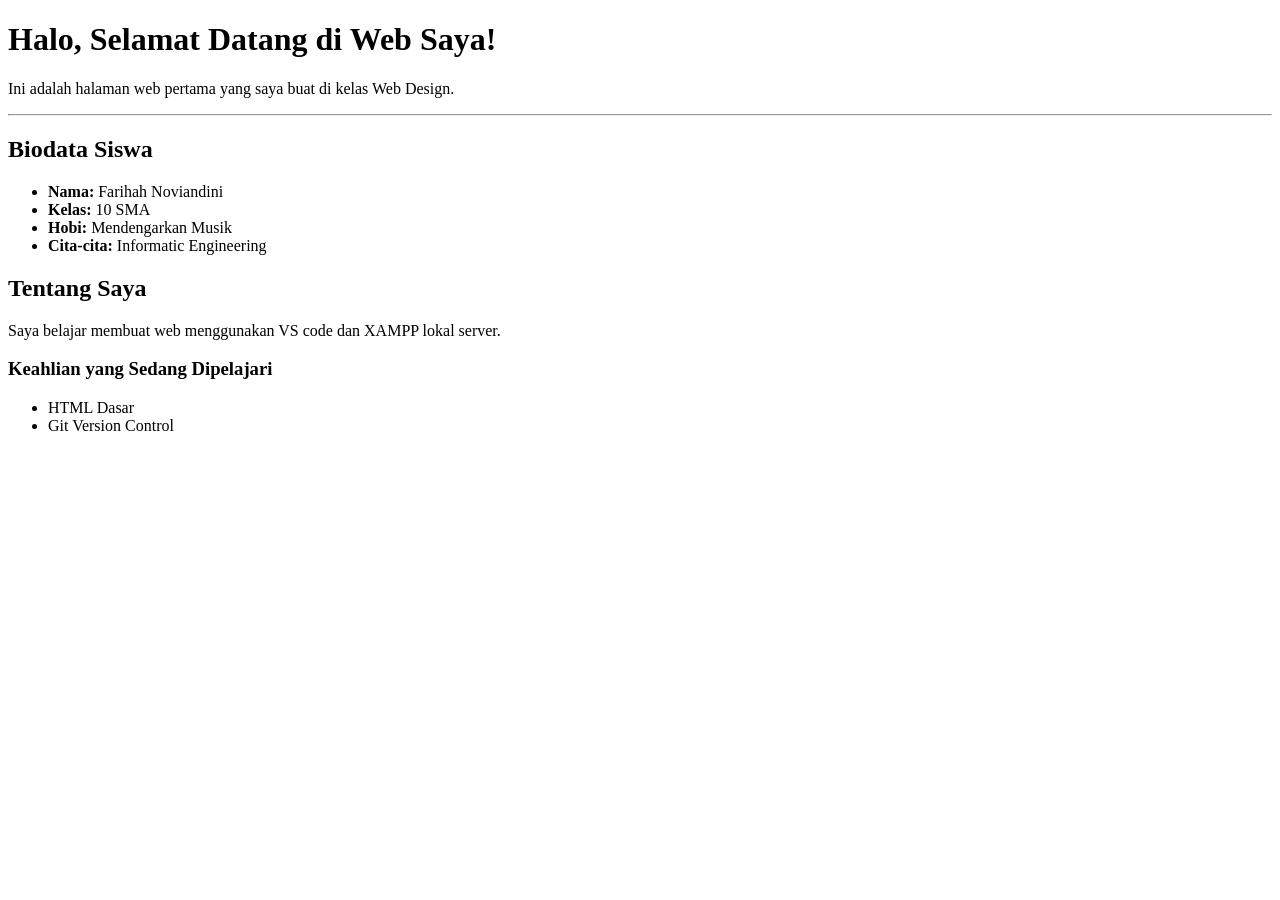
==== index.html @ 04ccd77b "Membuat struktur awal halaman profil" ====
<!DOCTYPE html>
<html lang="id">
<head>
    <meta charset="UTF-8">
    <meta name="viewport" content="width=device-width, initial-scale=1.0">
    <title>Web Profil Saya</title>
</head>
<body>
    
    <h1>Halo, Selamat Datang di Web Saya!</h1>
    <p>Ini adalah halaman web pertama yang saya buat di kelas Web Design.</p>

    <hr>

    <h2>Biodata Siswa</h2>
    <ul>
        <li><strong>Nama:</strong> Farihah Noviandini</li>
        <li><strong>Kelas:</strong> 10 SMA</li>
        <li><strong>Hobi:</strong> Mendengarkan Musik</li>
        <li><strong>Cita-cita:</strong> Informatic Engineering</li>
    </ul>

    <h2>Tentang Saya</h2>
    <p>Saya belajar membuat web menggunakan VS code dan XAMPP lokal server.</p>

</body>
</html>
<body> 
<h3>Keahlian yang Sedang Dipelajari</h3>
<ul> 
    <li>HTML Dasar</li>
    <li>Git Version Control</li>
</ul>
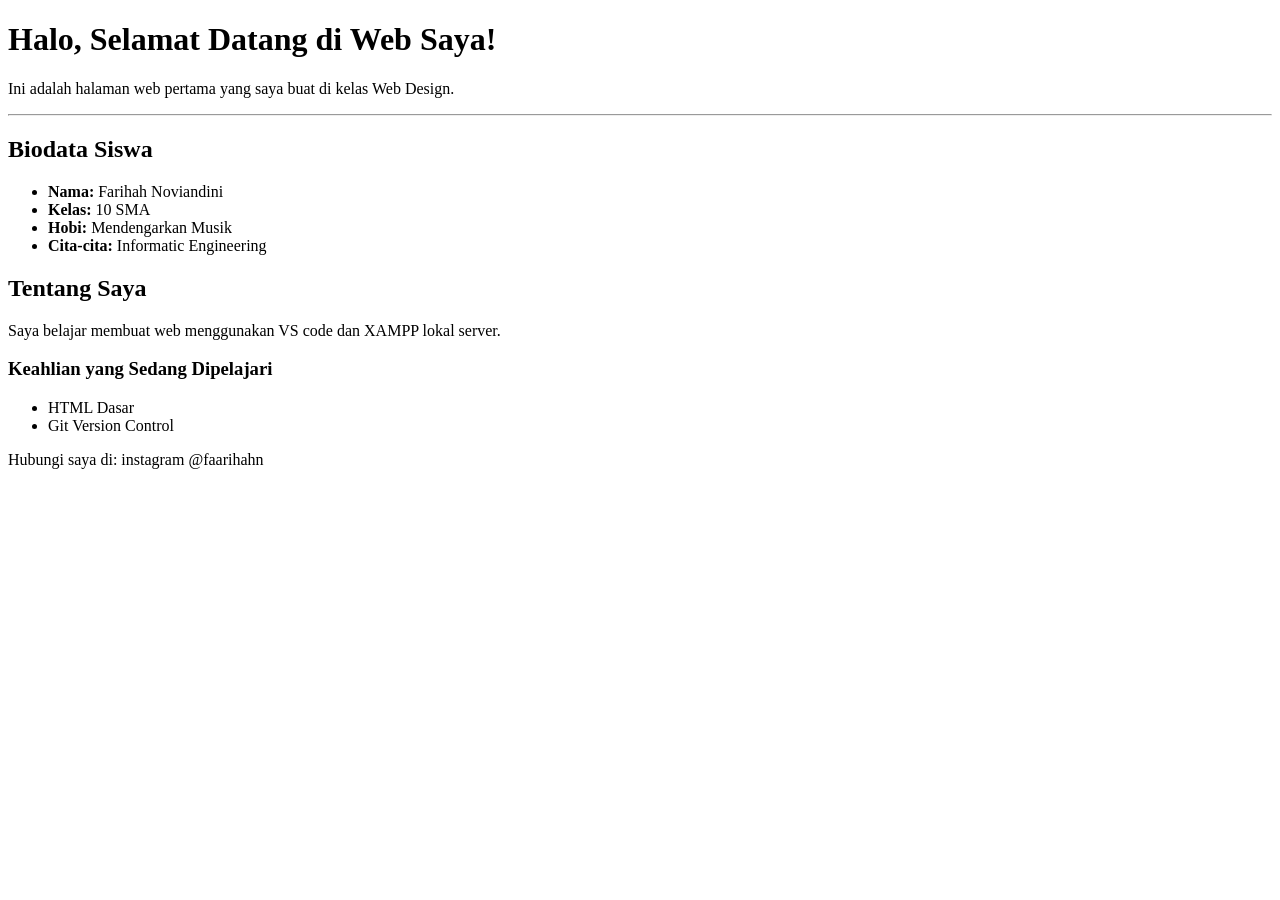
==== commit 6532879d: "Menambahkan informasi kontak sosmed" ====
--- a/index.html
+++ b/index.html
@@ -23,11 +23,11 @@
     <h2>Tentang Saya</h2>
     <p>Saya belajar membuat web menggunakan VS code dan XAMPP lokal server.</p>
 
+    <h3>Keahlian yang Sedang Dipelajari</h3>
+    <ul> 
+        <li>HTML Dasar</li>
+        <li>Git Version Control</li>
+    </ul>
+    <p>Hubungi saya di: instagram @faarihahn</p>    
 </body>
 </html>
-<body> 
-<h3>Keahlian yang Sedang Dipelajari</h3>
-<ul> 
-    <li>HTML Dasar</li>
-    <li>Git Version Control</li>
-</ul>
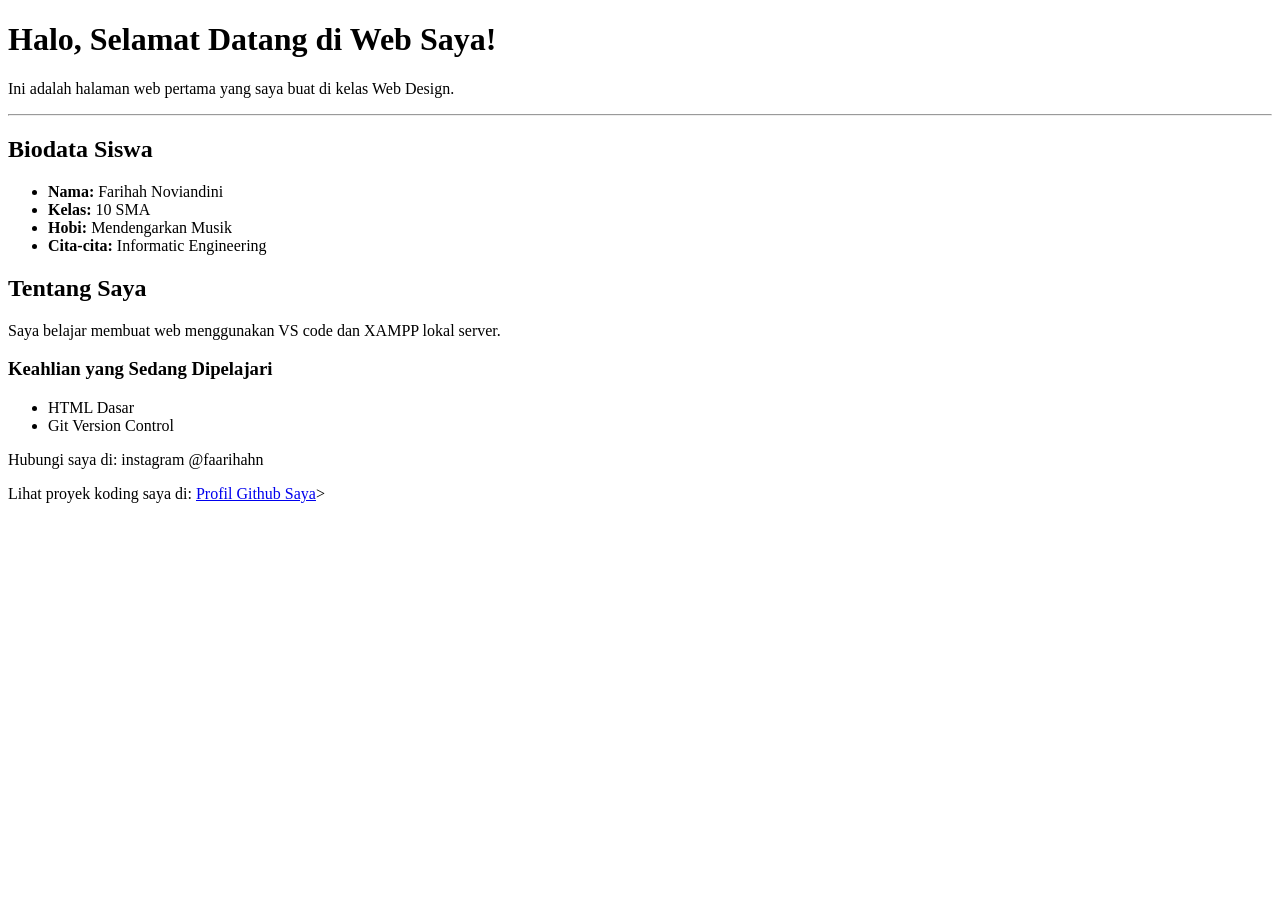
==== commit a6840070: "Menambahkan tautan profil Github" ====
--- a/index.html
+++ b/index.html
@@ -28,6 +28,7 @@
         <li>HTML Dasar</li>
         <li>Git Version Control</li>
     </ul>
-    <p>Hubungi saya di: instagram @faarihahn</p>    
+    <p>Hubungi saya di: instagram @faarihahn</p>
+    <p>Lihat proyek koding saya di: <a href="https://github.com/farihahnoviandini-cloud">Profil Github Saya</a>></p>    
 </body>
 </html>
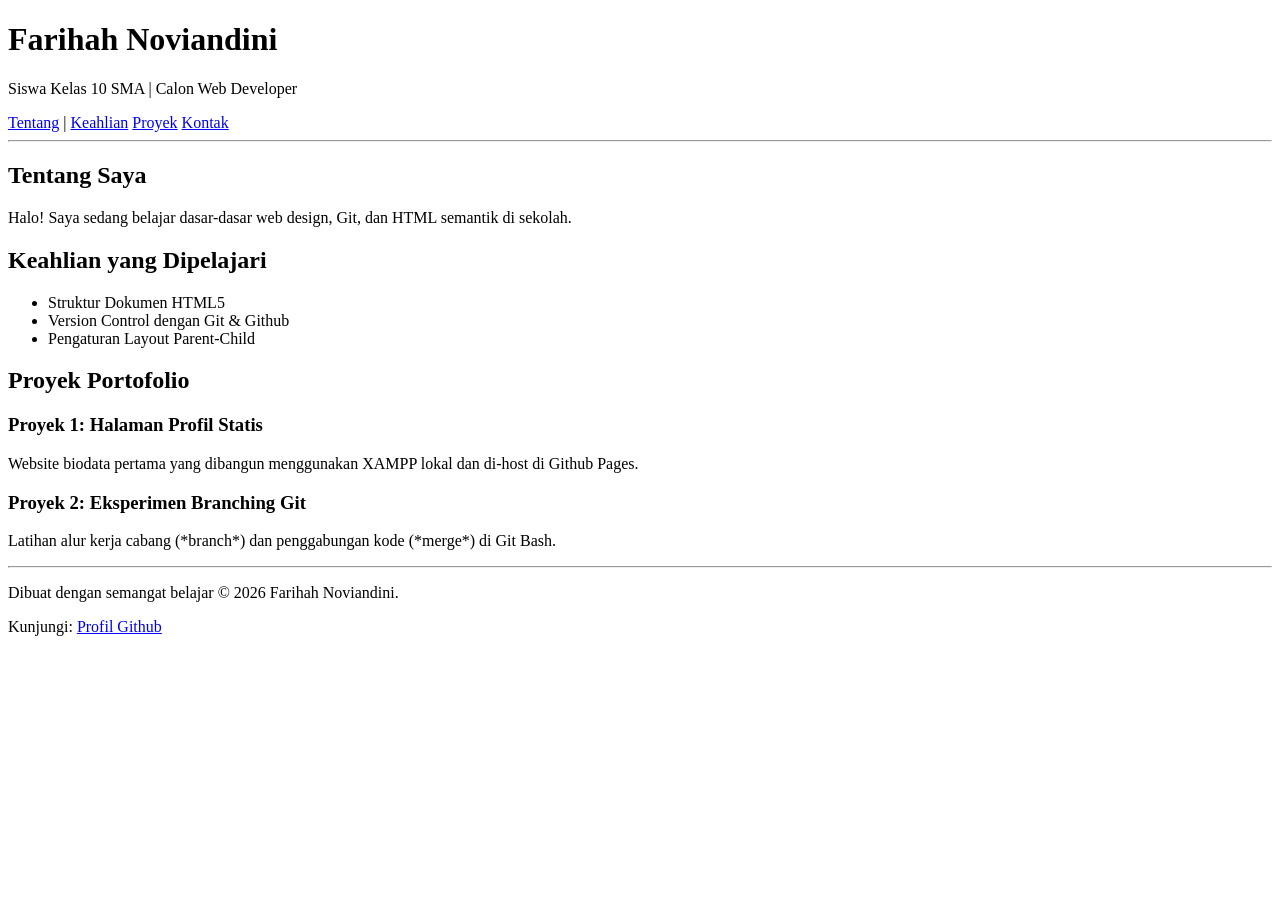
==== commit a3fd0cf4: "Memperbarui struktur layout HTML dengan semantik dan parent-child" ====
--- a/index.html
+++ b/index.html
@@ -7,28 +7,68 @@
 </head>
 <body>
     
-    <h1>Halo, Selamat Datang di Web Saya!</h1>
-    <p>Ini adalah halaman web pertama yang saya buat di kelas Web Design.</p>
+     <!-- 1. HEADER (PARENT UTAMA BAGIAN ATAS) -->
+     <header class="header-utama"> 
+         <h1>Farihah Noviandini</h1>
+         <p>Siswa Kelas 10 SMA | Calon Web Developer</p>
+
+         <!-- NAV ADALAH CHILD DARI HEADER, PARENT DARI LINK --> 
+         <nav class="navigasi-web"> 
+             <a href="#tentang">Tentang</a> |
+             <a href="#keahlian">Keahlian</a>
+             <a href="#proyek">Proyek</a>
+             <a href="#kontak">Kontak</a>
+         </nav>
+     </header>        
 
     <hr>
 
-    <h2>Biodata Siswa</h2>
-    <ul>
-        <li><strong>Nama:</strong> Farihah Noviandini</li>
-        <li><strong>Kelas:</strong> 10 SMA</li>
-        <li><strong>Hobi:</strong> Mendengarkan Musik</li>
-        <li><strong>Cita-cita:</strong> Informatic Engineering</li>
-    </ul>
+    <!-- 2. MAIN (PARENT UTAMA KONTEN TENGAH)  -->
+    <main class="konten-utama"> 
 
-    <h2>Tentang Saya</h2>
-    <p>Saya belajar membuat web menggunakan VS code dan XAMPP lokal server.</p>
+        <!-- SECTION 1: TENTANG SAYA --> 
+        <section id="tentang" class="blok-konten"> 
+            <h2>Tentang Saya</h2>
+            <p>Halo! Saya sedang belajar dasar-dasar web design, Git, dan HTML semantik di sekolah.</p>
+        </section>
 
-    <h3>Keahlian yang Sedang Dipelajari</h3>
-    <ul> 
-        <li>HTML Dasar</li>
-        <li>Git Version Control</li>
-    </ul>
-    <p>Hubungi saya di: instagram @faarihahn</p>
-    <p>Lihat proyek koding saya di: <a href="https://github.com/farihahnoviandini-cloud">Profil Github Saya</a>></p>    
-</body>
-</html>
+        <!-- SECTION 2: KEAHLIAN (MEMILIKI CHILD LIST)-->
+        <section id="keahlian" class="blok-konten"> 
+            <h2>Keahlian yang Dipelajari</h2>
+            <ul class="daftar-skill"> 
+                <li>Struktur Dokumen HTML5</li>
+                <li>Version Control dengan Git & Github</li>
+                <li>Pengaturan Layout Parent-Child</li>
+            </ul>
+        </section>
+
+        <!-- SECTION 3: KARTU PROYEK (MEMILIKI PARENT ARTICLE) -->
+        <section id="proyek" class="blok-konten"> 
+            <h2>Proyek Portofolio</h2>
+
+            <article class="kartu-proyek"> 
+                <h3>Proyek 1: Halaman Profil Statis</h3>
+                <p>Website biodata pertama yang dibangun menggunakan XAMPP lokal dan di-host di Github Pages.</p>
+            </article>
+
+            <article class="kartu-proyek">
+                <h3>Proyek 2: Eksperimen Branching Git</h3>
+                <p>Latihan alur kerja cabang (*branch*) dan penggabungan kode (*merge*) di Git Bash.</p>
+            </article>
+        </section>
+        
+
+    </main>
+    
+    <hr>
+        <!-- 3. FOOTER (PARENT BAGIAN BAWAH) -->
+        <footer id="kontak" class="footer-bawah">
+            <p>Dibuat dengan semangat belajar &copy; 2026 Farihah Noviandini.</p>
+            <p>
+                Kunjungi:
+                <a href="https://github.com/farihahnoviandini-cloud" target="_blank">Profil Github</a>
+            </p>
+        </footer>
+      
+    </body>
+    </html>
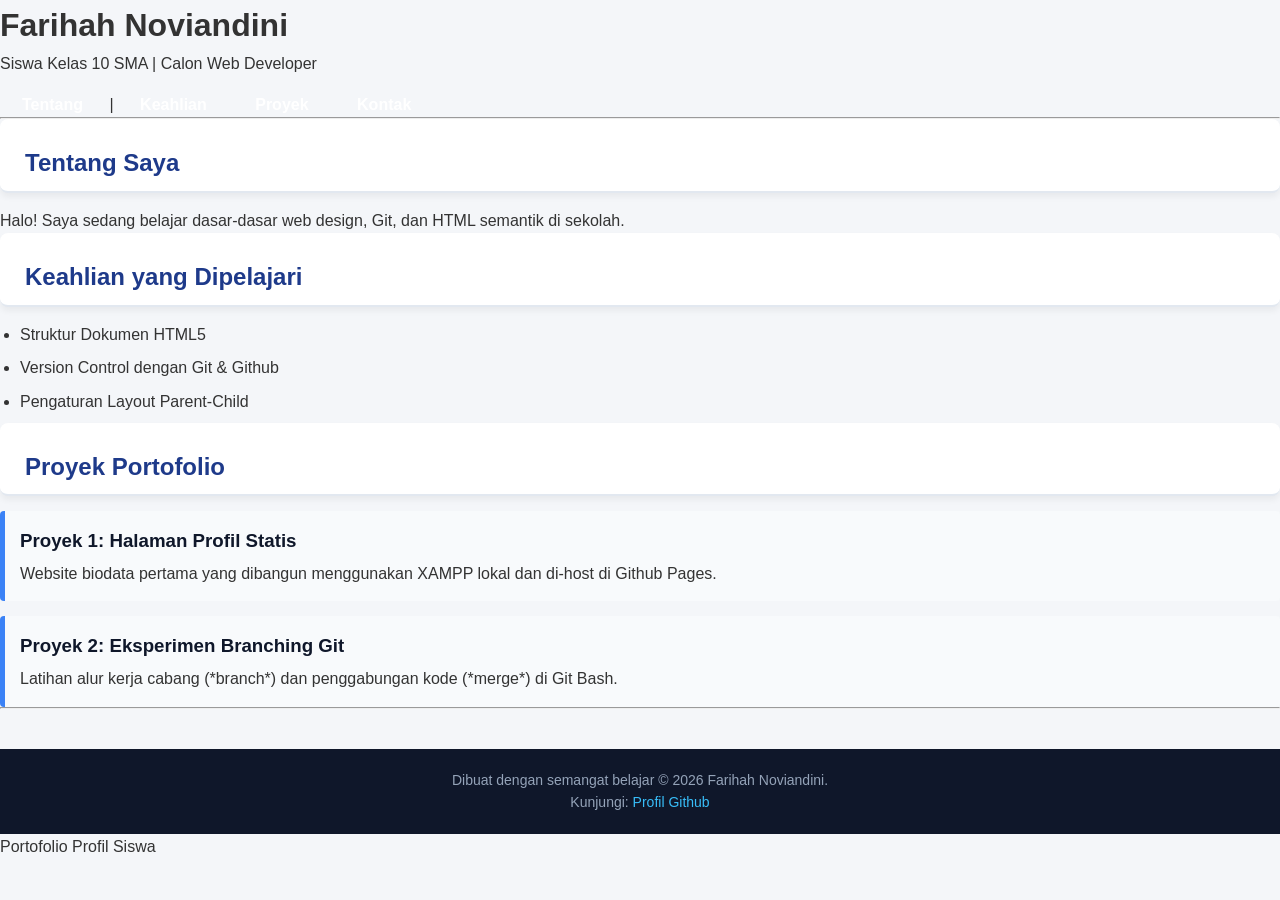
==== commit f10f1e24: "Menerapkan styling CSS external pada seluruh halaman web" ====
--- a/index.html
+++ b/index.html
@@ -71,4 +71,12 @@
         </footer>
       
     </body>
-    </html>+    </html>
+
+    <head> 
+        <meta charset="UTF-8"> 
+        <meta name="viewport" content="width=device-width, initial-scale=1.0"> 
+        <little>Portofolio Profil Siswa</little>
+        <!--  Menghubungkan file CSS eksternal -->
+        <link rel="stylesheet" href="style.css"> 
+    </head>
--- a/style.css
+++ b/style.css
@@ -0,0 +1,116 @@
+/* 1. RESET SEDERHANA & GAYA GLOBAL */
+* {
+    margin: 0;
+    padding: 0;
+    box-sizing: border-box;
+}
+
+body {
+    font-family: 'Segoe UI', 'Segoe UI', Tahoma, Geneva, Verdana, sans-serif;
+    background-color: #f4f6f9; /* Abu-abu lembut yang nyaman di mata */
+    color: #333333;           /* Teks abu gelap, bukan hitam pekat */
+    line-height: 1.6;
+}
+
+
+/* 2. STYLING HEADER UTAMA (PARENT ATAS) */
+.header utama {
+    background-color: #1e3a8a; /* Biru elegan */
+    color: #ffffff;
+    text-align: center;
+    padding: 30px 20px
+}
+
+.header utama h1 {
+    font-size: 28px;
+    margin-bottom: 8px;
+}
+
+.header utama p {
+    font-size: 16px;
+    color: #cbd5e1
+}
+
+/* 3. STYLING NAVIGASI */
+.navigasi-web {
+    margin-top: 15px;
+}
+
+.navigasi-web a {
+    color: #ffffff;
+    text-decoration: none;
+    font-weight: bold;
+    margin: 0 10px;
+    padding: 6px 12px;
+    border-radius: 4x;
+    transition: background-color 0.3s;
+}
+
+.navigasi-web a:hover {
+    background-color: #3b82f6; /* Efek hover saat mouse diarahkan */
+}
+
+/* 4. PEMBUNGKUS KONTEN TENGAH */
+.kontenn-utama {
+    max-width: 800px; /* Membatasi lebar agar rapi di layar lebar */
+    margin: 30px auto; /* Membuat posisi kontainer otomatis di tengah */
+    padding: 0 20px;
+}
+
+/* 5. STYLING MASING-MASING SECTION */
+.blok-konten h2 {
+    background-color: #ffffff;
+    padding: 25px;
+    margin-bottom: 25px;
+    border-radius: 8px; /* Membuat sudut kontak melengkung */
+    box-shadow: 0 4px 6px rgba(0, 0, 0, 0.05); /* Efek bayangan halus */
+}
+
+.blok-konten h2 {
+    color: #1e3a8a;
+    border-bottom: 2px solid #e2e8f0;
+    padding-bottom: 8px;
+    margin-bottom: 15px;
+}
+
+/* 6. STYLING LIST KEAHLIAN */
+.daftar-skill {
+    margin-left: 20px;
+}
+
+.daftar-skill li {
+    margin-bottom: 8px;
+}
+
+/* KARTU PROYEK (CHILD DI DALAM SECTION PROYEK) */
+.kartu-proyek {
+    background-color: #f8fafc;
+    border-left: 5px solid #3b82f6; /* Aksen garis tebal di sisi kiri */
+    padding: 15px;
+    margin-top: 15px;
+    border-radius: 4px;
+}
+
+.kartu-proyek h3 {
+    margin-bottom: 5px;
+    color: #0f172a;
+}
+
+/* 8. FOOTER */
+.footer-bawah {
+    background-color: #0f172a;
+    color: #94a3b8;
+    text-align: center;
+    padding: 20px;
+    margin-top: 40px;
+    font-size: 14px;
+}
+
+.footer-bawah a {
+    color: #38bdf8;
+    text-decoration: none;
+}
+
+.footer-bawah a:hover {
+    text-decoration: underline;
+}
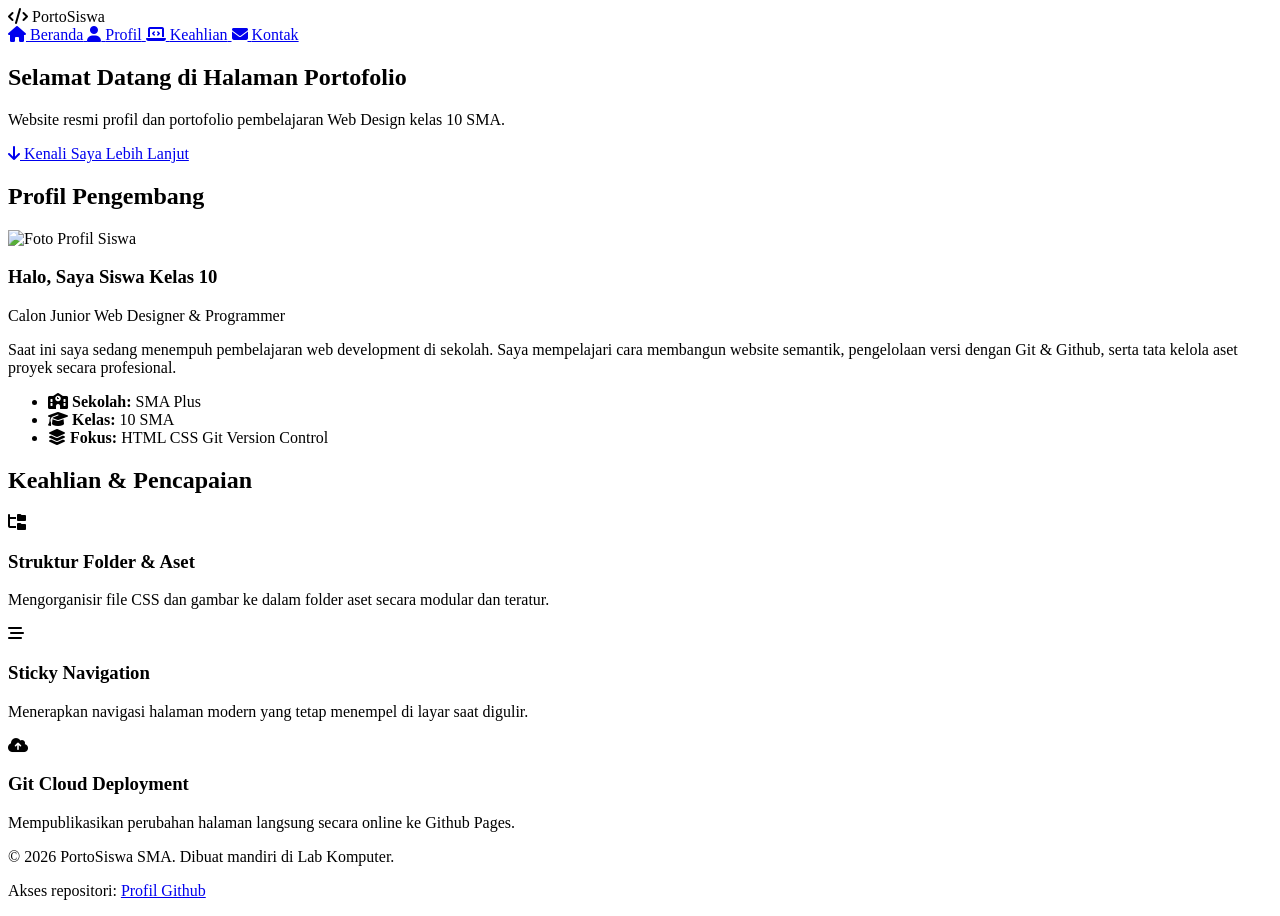
==== commit d29b9300: "Fresh start deployment" ====
--- a/index.html
+++ b/index.html
@@ -3,80 +3,132 @@
 <head>
     <meta charset="UTF-8">
     <meta name="viewport" content="width=device-width, initial-scale=1.0">
-    <title>Web Profil Saya</title>
+    <title>Portofolio Pribadi Siswa</title>
+
+    <!-- Favicon (Ikon kecil di tab browser) -->
+    <link rel="icon" type="image/x-icon" href="assets/images/profile.jpg">
+
+    <!-- Google Fonts: Poppins (Biar tampilan font modern & rapi) -->
+    <link rel="preconnect" href="https://fonts.googleapis.com">
+    <link rel="preconnect" href="https://fonts.gstatic.com" crossorigin>
+    <link href="https://fonts.googleapis.com/css2?family=Poppins:wght@300;400;600;700&display=swap" rel="stylesheet">
+
+    <!-- FontAwesome Icons (Biar ada ikon-ikon keren) -->
+    <link rel="stylesheet" href="https://cdnjs.cloudflare.com/ajax/libs/font-awesome/6.4.0/css/all.min.css">
+
+    <!-- Menghubungkan CSS dari dalam folder assets/css/ -->
+    <link rel="stylesheet" href="assets/css/style.css">
 </head>
 <body>
+
+    <!-- ELEMEN HIASAN BACKGROUND NEON (GLASS EFFECT ENHANCER) -->
+    <div class="bg-shape shape-1"></div>
+    <div class="bg-shape shape-2"></div>
+    <div class="bg-shape shape-3"></div>
     
-     <!-- 1. HEADER (PARENT UTAMA BAGIAN ATAS) -->
-     <header class="header-utama"> 
-         <h1>Farihah Noviandini</h1>
-         <p>Siswa Kelas 10 SMA | Calon Web Developer</p>
+    <!-- 1. STICKY NAVBAR -->
+    <header class="navbar"> 
+        <div class="logo"><i class="fa-solid fa-code"></i> Porto<span>Siswa</span></div>
+        <nav class="nav-links">
+            <a href="#beranda" class="glass-nav-btn">
+                <span class="glass-icon"><i class="fa-solid fa-house"></i></span>
+                <span class="nav-text">Beranda</span>
+            </a>
+            <a href="#profil" class="glass-nav-btn">
+               <span class="glass-icon"><i class="fa-solid fa-user"></i></span>
+               <span class="nav-text">Profil</span> 
+            </a>
+            <a href="#keahlian" class="glass-nav-btn">
+               <span class="glass-icon"><i class="fa-solid fa-laptop-code"></i></span>
+               <span class="nav-text">Keahlian</span>
+            </a>
+            <a href="#kontak" class="glass-nav-btn">
+               <span class="glass-icon"><i class="fa-solid fa-envelope"></i></span>
+               <span class="nav-text">Kontak</span>
+            </a>
+        </nav>
+    </header>
 
-         <!-- NAV ADALAH CHILD DARI HEADER, PARENT DARI LINK --> 
-         <nav class="navigasi-web"> 
-             <a href="#tentang">Tentang</a> |
-             <a href="#keahlian">Keahlian</a>
-             <a href="#proyek">Proyek</a>
-             <a href="#kontak">Kontak</a>
-         </nav>
-     </header>        
-
-    <hr>
-
-    <!-- 2. MAIN (PARENT UTAMA KONTEN TENGAH)  -->
-    <main class="konten-utama"> 
-
-        <!-- SECTION 1: TENTANG SAYA --> 
-        <section id="tentang" class="blok-konten"> 
-            <h2>Tentang Saya</h2>
-            <p>Halo! Saya sedang belajar dasar-dasar web design, Git, dan HTML semantik di sekolah.</p>
+    <main>
+        <!-- 2. HERO SECTION --> 
+        <section id="beranda" class="section hero"> 
+            <div class="container hero-content">
+                <h1>Selamat Datang di Halaman Portofolio</h1>
+                <p>Website resmi profil dan portofolio pembelajaran Web Design kelas 10 SMA.</p>
+                <a href="profil" class="btn-cta"><i class="fa-solid fa-arrow-down"></i> Kenali Saya Lebih Lanjut</a>
+            </div>
         </section>
 
-        <!-- SECTION 2: KEAHLIAN (MEMILIKI CHILD LIST)-->
-        <section id="keahlian" class="blok-konten"> 
-            <h2>Keahlian yang Dipelajari</h2>
-            <ul class="daftar-skill"> 
-                <li>Struktur Dokumen HTML5</li>
-                <li>Version Control dengan Git & Github</li>
-                <li>Pengaturan Layout Parent-Child</li>
-            </ul>
+        <!-- 3. SECTION PROFIL DIRI (DENGAN PEMANGGILAN GAMBAR LOKAL) -->
+        <section id="profil" class="section"> 
+            <div class="container">
+                <h2 class="section-title">Profil Pengembang</h2>
+                <div class="profile-wrapper">
+                    <!-- Wadah Foto Profil -->
+                    <div class="profile-image-box">
+                        <img src="assets/images/profile.jpg" alt="Foto Profil Siswa" class="profile-img">
+                    </div>
+                    <!-- Wadah Informasi Diri -->
+                    <div class="profile-info">
+                        <h3>Halo, Saya Siswa Kelas 10</h3>
+                        <p class="role-badge">Calon Junior Web Designer & Programmer</p>
+                        <p>
+                            Saat ini saya sedang menempuh pembelajaran web development di sekolah.
+                            Saya mempelajari cara membangun website semantik, pengelolaan versi dengan Git & Github,
+                            serta tata kelola aset proyek secara profesional.
+                        </p>
+                        <ul class="profile-details">
+                            <li><i class="fa-solid fa-school"></i> <strong>Sekolah:</strong> SMA Plus</li>
+                            <li><i class="fa-solid fa-graduation-cap"></i> <strong>Kelas:</strong> 10 SMA</li>
+                            <li><i class="fa-solid fa-layer-group"></i> <strong>Fokus:</strong> 
+                                <span class="badge-html">HTML</span> 
+                                <span class="badge-css">CSS</span> 
+                                <span class="badge-git">Git Version Control</span>
+                            </li>
+                        </ul>
+                    </div>
+                </div>
+            </div>
         </section>
-
-        <!-- SECTION 3: KARTU PROYEK (MEMILIKI PARENT ARTICLE) -->
-        <section id="proyek" class="blok-konten"> 
-            <h2>Proyek Portofolio</h2>
-
-            <article class="kartu-proyek"> 
-                <h3>Proyek 1: Halaman Profil Statis</h3>
-                <p>Website biodata pertama yang dibangun menggunakan XAMPP lokal dan di-host di Github Pages.</p>
-            </article>
-
-            <article class="kartu-proyek">
-                <h3>Proyek 2: Eksperimen Branching Git</h3>
-                <p>Latihan alur kerja cabang (*branch*) dan penggabungan kode (*merge*) di Git Bash.</p>
-            </article>
+            
+        <!-- 4. SECTION KEAHLIAN / PROYEK -->
+        <section id="keahlian" class="section section-alt">
+            <div class="container">
+                <h2 class="section-title">Keahlian & Pencapaian</h2>
+                <div class="grid-cards">
+                    <article class="card card-html">
+                        <div class="glass-circle-card-icon">
+                            <i class="fa-solid fa-folder-tree"></i>
+                        </div>
+                        <h3>Struktur Folder & Aset</h3>
+                        <p>Mengorganisir file CSS dan gambar ke dalam folder aset secara modular dan teratur.
+                    </article>
+                    <article class="card card-css">
+                        <div class="glass-circle-card-icon">
+                            <i class="fa-solid fa-bars-staggered"></i>
+                        </div>
+                        <h3>Sticky Navigation</h3>
+                        <p>Menerapkan navigasi halaman modern yang tetap menempel di layar saat digulir.</p>
+                    </article>
+                    <article class="card card-git">
+                        <div class="glass-circle-card-icon">
+                            <i class="fa-solid fa-cloud-arrow-up"></i>
+                        </div>
+                        <h3>Git Cloud Deployment</h3>
+                        <p>Mempublikasikan perubahan halaman langsung secara online ke Github Pages.</p>
+                    </article>
+                </div>
+            </div>
         </section>
-        
-
     </main>
     
-    <hr>
-        <!-- 3. FOOTER (PARENT BAGIAN BAWAH) -->
-        <footer id="kontak" class="footer-bawah">
-            <p>Dibuat dengan semangat belajar &copy; 2026 Farihah Noviandini.</p>
-            <p>
-                Kunjungi:
-                <a href="https://github.com/farihahnoviandini-cloud" target="_blank">Profil Github</a>
-            </p>
-        </footer>
-      
-    </body>
-    </html>
+    <!-- 5. FOOTER -->
+    <footer id="kontak" class="footer">
+        <div class="container">
+            <p>&copy; 2026 PortoSiswa SMA. Dibuat mandiri di Lab Komputer.</p>
+            <p>Akses repositori: <a href="https://github.com/farihahnoviandini-cloud" target="_blank">Profil Github</a></p>
+        </div>
+    </footer>
 
-    <head> 
-        <meta charset="UTF-8"> 
-        <meta name="viewport" content="width=device-width, initial-scale=1.0"> 
-        <little>Portofolio Profil Siswa</little>
-        <!--  Menghubungkan file CSS eksternal -->
-        <link rel="stylesheet" href="style.css"> 
-    </head>+</body>
+</html>
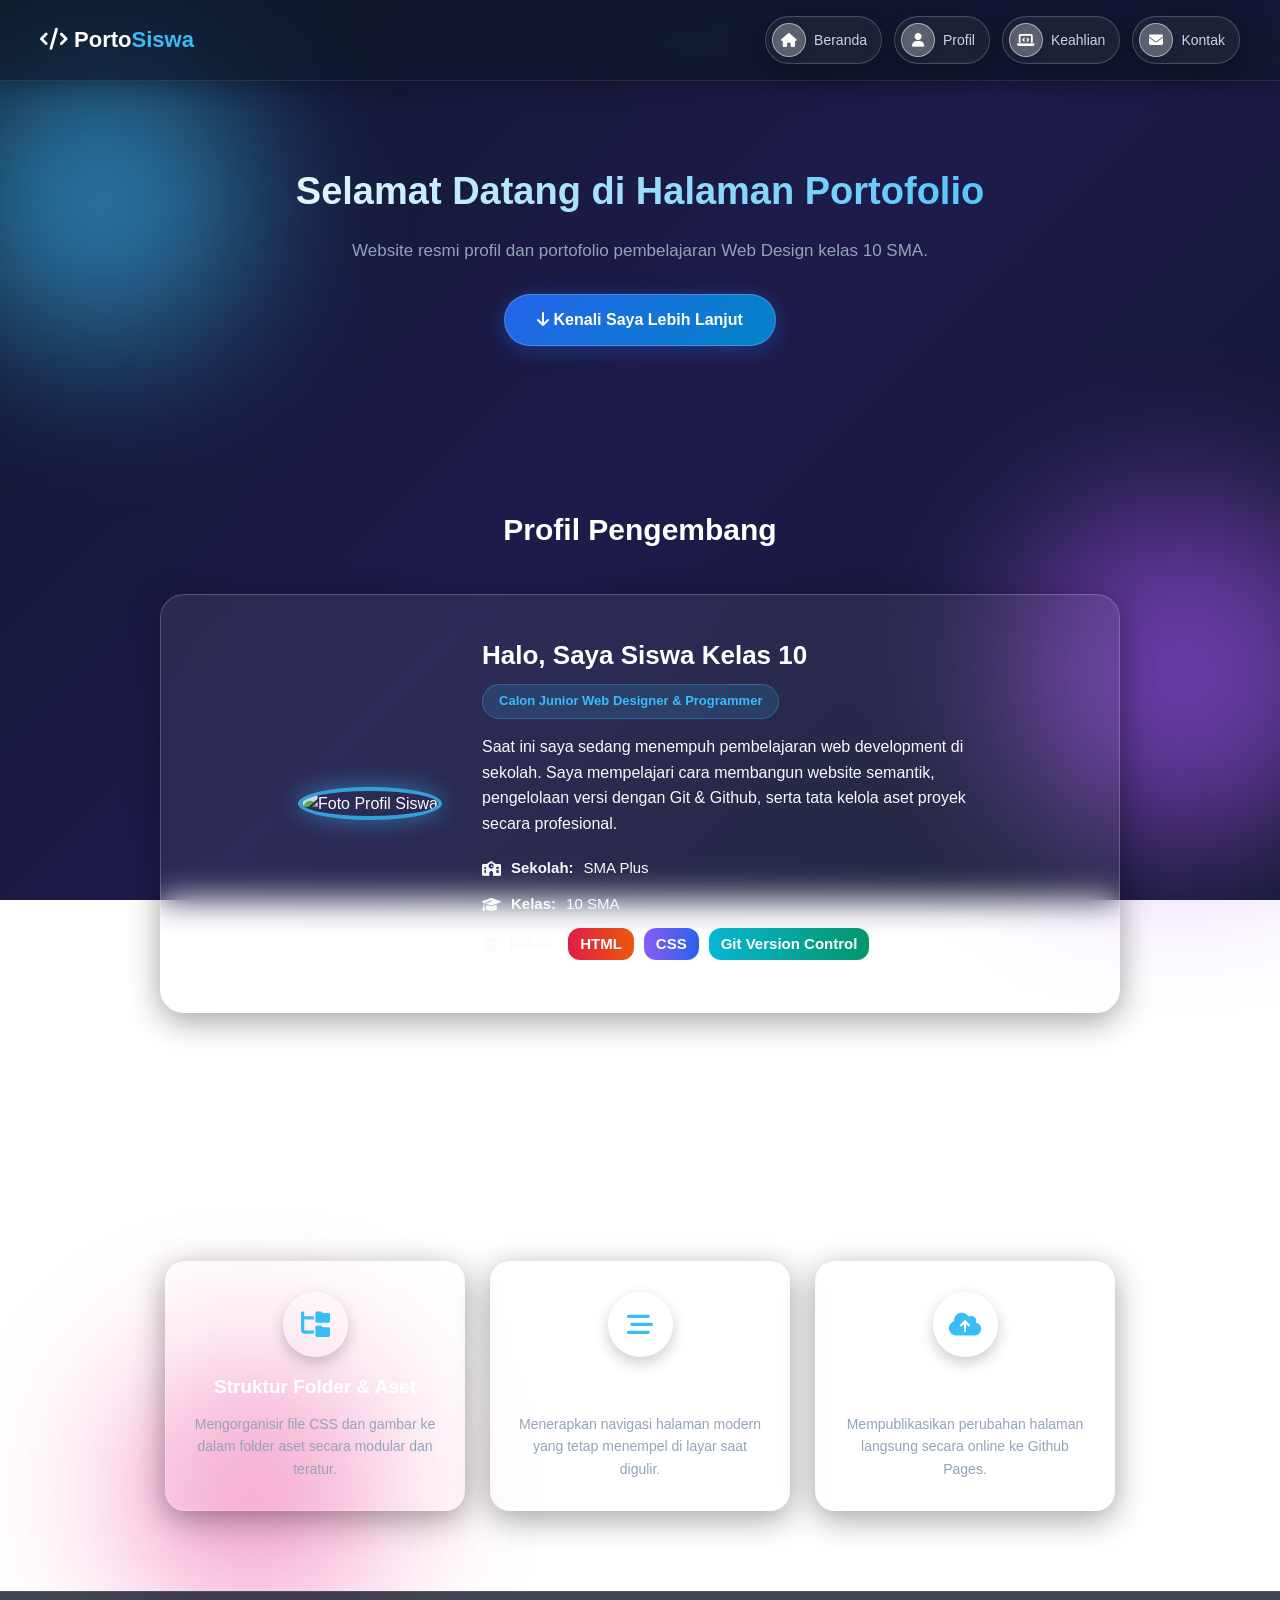
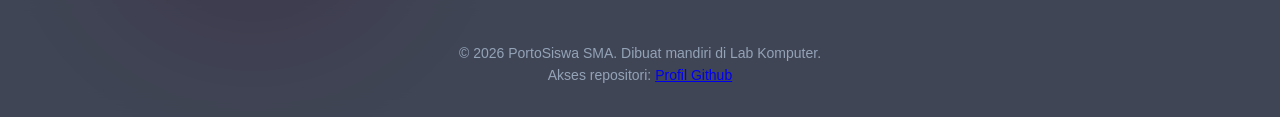
==== commit 1d5ba15c: "Merapikan file index dan css" ====
--- a/index.html
+++ b/index.html
@@ -17,7 +17,7 @@
     <link rel="stylesheet" href="https://cdnjs.cloudflare.com/ajax/libs/font-awesome/6.4.0/css/all.min.css">
 
     <!-- Menghubungkan CSS dari dalam folder assets/css/ -->
-    <link rel="stylesheet" href="assets/css/style.css">
+    <link rel="stylesheet" href="style.css">
 </head>
 <body>
 
--- a/style.css
+++ b/style.css
@@ -0,0 +1,486 @@
+/* =========================================================
+   1. RESET GLOBAL & BACKGROUND GRADIENT
+   ========================================================= */
+* {
+    margin: 0;
+    padding: 0;
+    box-sizing: border-box;
+}
+
+html {
+    scroll-behavior: smooth;
+}
+
+body {
+    font-family: 'Poppins', sans-serif;
+    color: #f8fafc;
+    background: linear-gradient(135deg, #0f172a 0%, #1e1b4b 50%, #0f172a 100%);
+    background-attachment: fixed;
+    line-height: 1.6;
+    min-height: 100vh;
+}
+
+.container {
+    max-width: 1000px;
+    margin: 0 auto;
+    padding: 0 20px;
+}
+
+/* =========================================================
+   2. STICKY NAVBAR & NAVIGASI GLASSMORPHISM
+   ========================================================= */
+.navbar {
+    position: sticky;
+    top: 0;
+    z-index: 1000;
+    display: flex;
+    justify-content: space-between;
+    align-items: center;
+    padding: 16px 40px;
+    background: rgba(15, 23, 42, 0.65);
+    backdrop-filter: blur(12px);
+    -webkit-backdrop-filter: blur(12px);
+    border-bottom: 1px solid rgba(255, 255, 255, 0.1);
+    box-shadow: 0 4px 20px rgba(0, 0, 0, 0.3);
+}
+
+.logo {
+    color: #ffffff;
+    font-size: 22px;
+    font-weight: 700;
+}
+
+.logo span {
+    color: #38bdf8;
+}
+
+.nav-links {
+    display: flex;
+    gap: 12px;
+    align-items: center;
+}
+
+.glass-nav-btn {
+    display: flex;
+    align-items: center;
+    gap: 8px;
+    text-decoration: none;
+    color: #cbd5e1;
+    font-size: 14px;
+    font-weight: 500;
+    padding: 6px 14px 6px 6px;
+    border-radius: 30px;
+    background: rgba(255, 255, 255, 0.05);
+    border: 1px solid rgba(255, 255, 255, 0.12);
+    backdrop-filter: blur(8px);
+    -webkit-backdrop-filter: blur(8px);
+    transition: all 0.3s cubic-bezier(0.175, 0.885, 0.32, 1.275);
+}
+
+.glass-icon {
+    width: 34px;
+    height: 34px;
+    border-radius: 50%;
+    background: rgba(255, 255, 255, 0.25);
+    backdrop-filter: blur(6px);
+    -webkit-backdrop-filter: blur(6px);
+    border: 1px solid rgba(255, 255, 255, 0.5);
+    box-shadow: 0 4px 10px rgba(0, 0, 0, 0.15);
+    display: flex;
+    align-items: center;
+    justify-content: center;
+    color: #ffffff;
+    font-size: 14px;
+    transition: all 0.3s cubic-bezier(0.175, 0.885, 0.32, 1.275);
+}
+
+.glass-nav-btn:hover {
+    color: #ffffff;
+    background: rgba(56, 189, 248, 0.2);
+    border-color: rgba(56, 189, 248, 0.5);
+    transform: translateY(-3px);
+    box-shadow: 0 8px 20px rgba(56, 189, 248, 0.3);
+}
+
+.glass-nav-btn:hover .glass-icon {
+    background: #ffffff;
+    color: #0f172a;
+    transform: scale(1.15) rotate(10deg);
+    box-shadow: 0 0 15px rgba(255, 255, 255, 0.8);
+}
+
+.glass-nav-btn:active {
+    transform: translateY(2px) scale(0.92);
+}
+
+.glass-nav-btn:active .glass-icon {
+    transform: scale(0.85) rotate(-10deg);
+}
+
+/* =========================================================
+   3. HERO SECTION
+   ========================================================= */
+.hero {
+    padding: 110px 0 80px 0;
+    text-align: center;
+    padding: 30px 20px;
+}
+
+.hero h1 {
+    font-size: 38px;
+    margin-bottom: 15px;
+    font-weight: 700;
+    background: linear-gradient(90deg, #ffffff, #38bdf8);
+    background-clip: text;                       /* Standar CSS terbaru */
+    -webkit-background-clip: text;              /* Untuk browser berbasis Webkit (Chrome, Safari) */
+    -webkit-text-fill-color: transparent;        /* Agar teks terlihat transparan di browser Webkit */
+}
+
+.hero p {
+    font-size: 17px;
+    color: #94a3b8;
+    max-width: 600px;
+    margin: 0 auto 30px auto;
+}
+
+.btn-cta {
+    display: inline-block;
+    background: linear-gradient(135deg, #2563eb, #0284c7);
+    color: #ffffff;
+    padding: 12px 32px;
+    text-decoration: none;
+    border-radius: 30px;
+    font-weight: 600;
+    box-shadow: 0 4px 20px rgba(37, 99, 235, 0.4);
+    transition: all 0.3s ease;
+    border: 1px solid rgba(255, 255, 255, 0.2);
+}
+
+.btn-cta:hover {
+    transform: translateY(-4px) scale(1.03);
+    box-shadow: 0 8px 25px rgba(56, 189, 248, 0.6);
+}
+
+.btn-cta:active {
+    transform: translateY(1px) scale(0.97);
+}
+
+/* =========================================================
+   4. PROFIL SECTION & FOTO LINGKARAN
+   ========================================================= */
+.section {
+    padding: 80px 0;
+}
+
+.section-title {
+    text-align: center;
+    font-size: 30px;
+    margin-bottom: 40px;
+    color: #ffffff;
+    font-weight: 700;
+}
+
+.profile-wrapper {
+    display: flex;
+    align-items: center;
+    justify-content: center;
+    gap: 40px;
+    flex-wrap: wrap;
+    padding: 40px;
+    border-radius: 24px;
+    background: rgba(255, 255, 255, 0.07);
+    backdrop-filter: blur(16px);
+    -webkit-backdrop-filter: blur(16px);
+    border: 1px solid rgba(255, 255, 255, 0.15);
+    box-shadow: 0 15px 35px rgba(0, 0, 0, 0.4);
+}
+
+.profile-img {
+    width: 200px;
+    height: 200px;
+    object-fit: cover;
+    border-radius: 50%;
+    border: 4px solid rgba(56, 189, 248, 0.8);
+    box-shadow: 0 0 25px rgba(56, 189, 248, 0.5);
+    transition: transform 0.5s ease;
+}
+
+.profile-img:hover {
+    transform: scale(1.05) rotate(3deg);
+}
+
+.profile-info {
+    max-width: 500px;
+}
+
+.profile-info h3 {
+    font-size: 26px;
+    color: #ffffff;
+    margin-bottom: 8px;
+}
+
+.role-badge {
+    display: inline-block;
+    background: rgba(56, 189, 248, 0.15);
+    color: #38bdf8;
+    font-size: 13px;
+    font-weight: 600;
+    padding: 6px 16px;
+    border-radius: 20px;
+    border: 1px solid rgba(56, 189, 248, 0.3);
+    margin-bottom: 15px;
+}
+
+.profile-details {
+    margin-top: 20px;
+    list-style: none;
+}
+
+.profile-details li {
+    margin-bottom: 12px;
+    font-size: 15px;
+    display: flex;
+    align-items: center;
+    gap: 10px;
+}
+
+/* =========================================================
+   5. KEAHLIAN / TECH STACK & ANIMASI WARNA BERGERAK
+   ========================================================= */
+.grid-cards {
+    display: flex;
+    gap: 25px;
+    flex-wrap: wrap;
+    justify-content: center;
+}
+
+.card {
+    background: rgba(255, 255, 255, 0.05);
+    backdrop-filter: blur(12px);
+    -webkit-backdrop-filter: blur(12px);
+    border: 1px solid rgba(255, 255, 255, 0.1);
+    border-radius: 20px;
+    padding: 30px 24px;
+    flex: 1 1 260px;
+    max-width: 300px;
+    text-align: center;
+    transition: all 0.4s cubic-bezier(0.175, 0.885, 0.32, 1.275);
+}
+
+.card:hover {
+    transform: translateY(-10px);
+    background: rgba(255, 255, 255, 0.1);
+    border-color: rgba(255, 255, 255, 0.25);
+    box-shadow: 0 20px 30px rgba(0, 0, 0, 0.3);
+}
+
+.glass-circle-card-icon {
+    width: 65px;
+    height: 65px;
+    margin: 0 auto 15px auto;
+    border-radius: 50%;
+    background: rgba(255, 255, 255, 0.15);
+    backdrop-filter: blur(8px);
+    border: 1px solid rgba(255, 255, 255, 0.3);
+    display: flex;
+    align-items: center;
+    justify-content: center;
+    font-size: 26px;
+    color: #38bdf8;
+    box-shadow: 0 6px 15px rgba(0, 0, 0, 0.2);
+    transition: all 0.4s ease;
+}
+
+.card:hover .glass-circle-card-icon {
+    background: rgba(255, 255, 255, 0.9);
+    color: #0f172a;
+    transform: scale(1.15) rotate(8deg);
+    box-shadow: 0 0 20px rgba(255, 255, 255, 0.6);
+}
+
+.card h3 {
+    margin-bottom: 10px;
+    color: #ffffff;
+    font-size: 19px;
+}
+
+.card p {
+     color: #94a3b8;
+     font-size: 14px;
+}
+
+/* Keyframes Animasi Warna Changing/Shifting */
+@keyframes colorShift {
+    0% { background-position: 0% 50%; }
+    50% { background-position: 100% 50%; }
+    100% { background-position: 0% 50%; }
+}
+
+/* Badge HTML */
+.badge-html, .card-html {
+    border-color: rgba(249, 115, 22, 0.4);
+}
+.card-html:hover {
+    box-shadow: 0 10px 30px rgba(249, 115, 22, 0.3);
+}
+.badge-html {
+    background: linear-gradient(270deg, #f97316, #ea580c, #e11d48);
+    background-size: 200% 200%;
+    animation: colorShift 4s ease infinite;
+    color: #ffffff;
+    padding: 4px 12px;
+    border-radius: 12px;
+    font-weight: 600;
+}
+
+/* Badge CSS */
+.badge-css, .card-css {
+    border-color: rgba(56, 189, 248, 0.4);
+}
+.card-css:hover {
+    box-shadow: 0 10px 30px rgba(56, 189, 248, 0.3);
+}
+.badge-css {
+    background: linear-gradient(270deg, #38bdf8, #2563eb, #8b5cf6);
+    background-size: 200% 200%;
+    animation: colorShift 4s ease infinite;
+    color: #ffffff;
+    padding: 4px 12px;
+    border-radius: 12px;
+    font-weight: 600;
+}
+
+/* Badge Git */
+.badge-git, .card-git {
+    border-color: rgba(16, 185, 129, 0.4);
+}
+.card-git:hover {
+    box-shadow: 0 10px 30px rgba(16, 185, 129, 0.3);
+}
+.badge-git {
+    background: linear-gradient(270deg, #10b981, #059669, #06b6d4);
+    background-size: 200% 200%;
+    animation: colorShift 4s ease infinite;
+    color: #ffffff;
+    padding: 4px 12px;
+    border-radius: 12px;
+    font-weight: 600;
+}
+
+/* =========================================================
+   6. KONTAK & FOOTER
+   ========================================================= */
+.footer {
+    padding: 50px 0 30px 0;
+    text-align: center;
+    background: rgba(15, 23, 42, 0.8);
+    backdrop-filter: blur(10px);
+    border-top: 1px solid rgba(255, 255, 255, 0.1);
+}
+
+.contact-icons {
+    display: flex;
+    justify-content: center;
+    gap: 20px;
+    margin: 25px 0;
+}
+
+.glass-circle-btn {
+    width: 55px;
+    height: 55px;
+    border-radius: 50%;
+    background: rgba(255, 255, 255, 0.2);
+    backdrop-filter: blur(10px);
+    -webkit-backdrop-filter: blur(10px);
+    border: 1px solid rgba(255, 255, 255, 0.4);
+    box-shadow: 0 8px 20px rgba(0, 0, 0, 0.2);
+    display: flex;
+    align-items: center;
+    justify-content: center;
+    color: #ffffff;
+    font-size: 22px;
+    text-decoration: none;
+    transition: all 0.4s cubic-bezier(0.175, 0.885, 0.32, 1.275);
+}
+
+.glass-circle-btn:hover {
+    background: rgba(255, 255, 255, 0.9);
+    color: #0f172a;
+    transform: translateY(-8px) scale(1.15) rotate(8deg);
+    box-shadow: 0 12px 25px rgba(255, 255, 255, 0.5);
+}
+
+.glass-circle-btn:active {
+    transform: translateY(2px) scale(0.9) rotate(-5deg);
+    box-shadow: 0 2px 10px rgba(255, 255, 255, 0.3);
+}
+
+.footer p {
+    color: #94a3b8;
+    font-size: 14px;
+}
+
+/* =========================================================
+   HIASAN BACKGROUND & EFEK GLASSMORPHISM EXTRA
+   ========================================================= */
+
+/* Pastikan body tidak memicu scrollbar horizontal karena hiasan */
+body {
+    overflow-x: hidden;
+    position: relative;
+}
+
+/* Lingkaran Dekorasi Background */
+.bg-shape {
+    position: absolute;
+    border-radius: 50%;
+    filter: blur(80px); /* Efek pendaran warna halus */
+    z-index: -1; /* Di bawah konten utama */
+    opacity: 0.6;
+    animation: floatAnimation 8s ease-in-out infinite alternate;
+}
+
+/* Lingkaran 1: Warna Biru Neon (Kiri Atas) */
+.shape-1 {
+    width: 300px;
+    height: 300px;
+    background: #38bdf8;
+    top: 50px;
+    left: -50px;
+}
+
+/* Lingkaran 2: Warna Ungu Neon (Kanan Tengah) */
+.shape-2 {
+    width: 350px;
+    height: 350px;
+    background: #a855f7;
+    top: 500px;
+    right: -80px;
+    animation-delay: -3s;
+}
+
+/* Lingkaran 3: Warna Merah Muda / Pink Neon (Bawah) */
+.shape-3 {
+    width: 250px;
+    height: 250px;
+    background: #ec4899;
+    bottom: 100px;
+    left: 10%;
+    animation-delay: -5s;
+}
+
+/* Animasi Melayang Pelan untuk Hiasan Background */
+@keyframes floatAnimation {
+    0% {
+        transform: translateY(0) scale(1) rotate(0deg);
+    }
+    100% {
+        transform: translateY(40px) scale(1.1) rotate(15deg);
+    }
+}
+
+/* Peningkatan Efek Kaca pada Seluruh Kartu Glassmorphism */
+.profile-wrapper, .card, .glass-nav-btn {
+    box-shadow: 0 8px 32px 0 rgba(0, 0, 0, 0.37) !important;
+    border: 1px solid rgba(255, 255, 255, 0.2) !important;
+}
